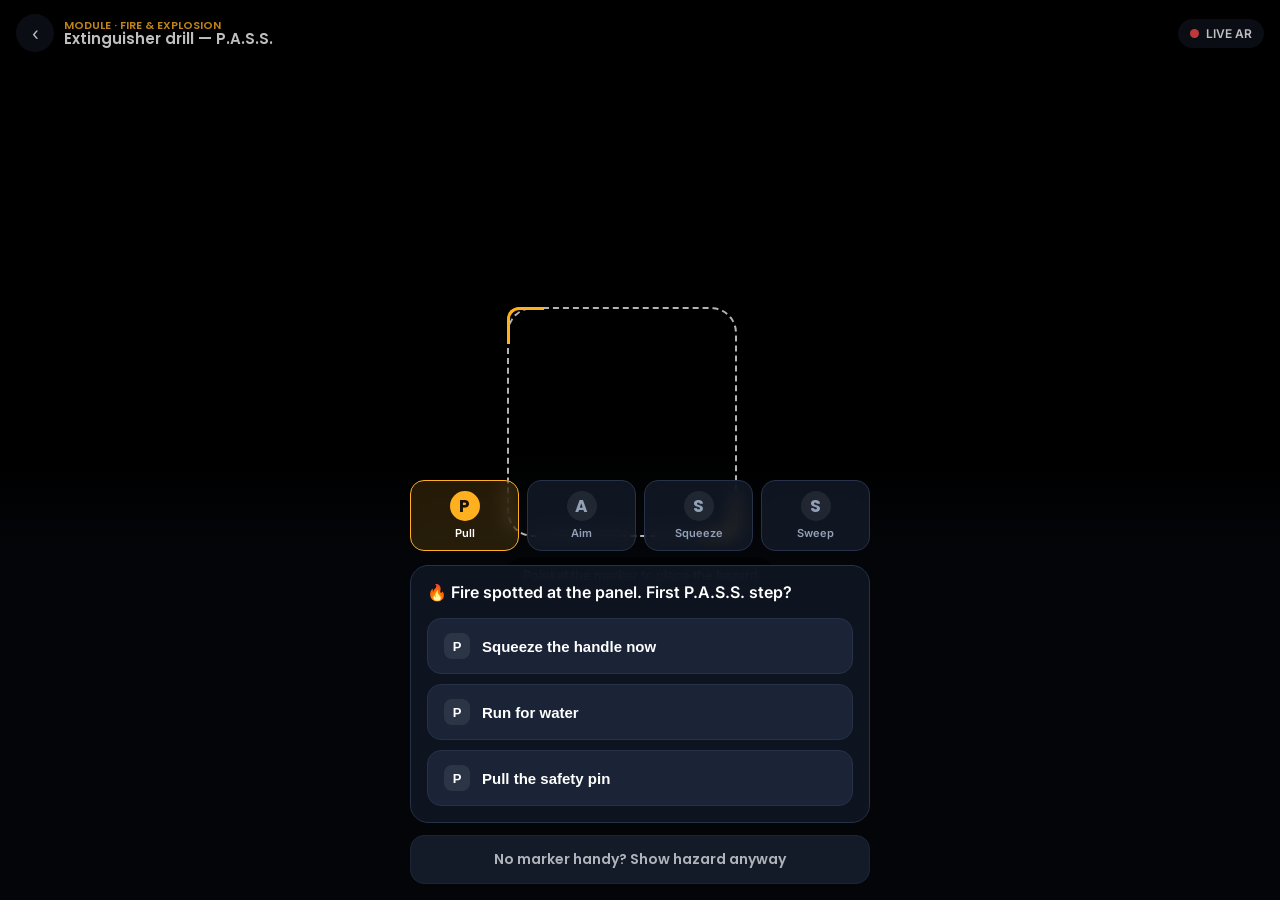
==== demo/webapp/ar.html @ 472f5f8a "Add KhadanAsAR web demo app + QR cert tool + Pages deploy" ====
<!DOCTYPE html>
<html lang="en">
<head>
<meta charset="utf-8" />
<meta name="viewport" content="width=device-width, initial-scale=1, viewport-fit=cover, maximum-scale=1, user-scalable=no" />
<meta name="theme-color" content="#000000" />
<title>KhadanAsAR — AR Fire Drill</title>
<link href="https://fonts.googleapis.com/css2?family=Inter:wght@400;500;600&family=Poppins:wght@600;700&display=swap" rel="stylesheet" />
<link rel="stylesheet" href="assets/app.css" />
<!-- A-Frame must load before AR.js -->
<script src="https://aframe.io/releases/1.5.0/aframe.min.js"></script>
<script src="https://cdn.jsdelivr.net/npm/@ar-js-org/ar.js@3.4.5/aframe/build/aframe-ar.js"></script>
<script src="assets/ar-components.js"></script>
<style>
  html,body{background:#000;height:100%;overflow:hidden}
  a-scene, .a-canvas, video { position:fixed !important; inset:0; width:100vw !important; height:100dvh !important; object-fit:cover; }

  /* ---------- HUD overlay ---------- */
  .hud{position:fixed;inset:0;z-index:10;pointer-events:none;
       font-family:var(--font);color:#fff;
       display:flex;flex-direction:column;justify-content:space-between}
  .hud .top,.hud .bottom{pointer-events:auto}

  .topbar{display:flex;align-items:center;gap:10px;padding:14px 16px;
    background:linear-gradient(180deg,rgba(0,0,0,.6),transparent)}
  .topbar a.back{width:38px;height:38px;border-radius:50%;
    background:rgba(20,26,38,.7);backdrop-filter:blur(8px);
    display:grid;place-items:center;color:#fff;text-decoration:none;font-size:18px}
  .topbar .mod{font-family:var(--font-head);font-weight:600;font-size:15px;line-height:1.1}
  .topbar .mod small{display:block;color:#ffb01f;font-size:11px;font-weight:600}
  .rec{margin-left:auto;display:flex;align-items:center;gap:7px;font-size:12px;
    font-weight:600;background:rgba(20,26,38,.7);padding:7px 12px;border-radius:999px}
  .rec .dot{width:9px;height:9px;border-radius:50%;background:#ff4d4f;
    animation:blink 1s steps(2,end) infinite}
  @keyframes blink{50%{opacity:.2}}

  /* Center reticle / scanning hint */
  .scan{position:absolute;inset:0;display:grid;place-items:center;pointer-events:none}
  .scan .reticle{width:230px;height:230px;border-radius:26px;
    border:2px dashed rgba(255,255,255,.7);position:relative;
    box-shadow:0 0 0 2000px rgba(0,0,0,.25)}
  .scan .reticle::before,.scan .reticle::after{content:"";position:absolute;
    width:34px;height:34px;border:3px solid var(--amber)}
  .scan .reticle::before{top:-2px;left:-2px;border-right:none;border-bottom:none;border-radius:12px 0 0 0}
  .scan .reticle::after{bottom:-2px;right:-2px;border-left:none;border-top:none;border-radius:0 0 12px 0}
  .scan .hint{margin-top:20px;background:rgba(0,0,0,.55);backdrop-filter:blur(6px);
    padding:10px 16px;border-radius:999px;font-size:13px;font-weight:500}
  .scan.hidden{opacity:0;transition:opacity .4s;visibility:hidden}

  /* ---------- Bottom sheet ---------- */
  .bottom{background:linear-gradient(180deg,transparent,rgba(6,9,14,.86) 22%);
    padding:26px 14px calc(16px + env(safe-area-inset-bottom))}
  .sheet-inner{max-width:460px;margin:0 auto}
  .steps{display:flex;gap:8px;margin-bottom:14px}
  .step{flex:1;display:flex;flex-direction:column;align-items:center;gap:5px;
    padding:10px 4px;border-radius:14px;background:rgba(21,28,43,.75);
    border:1px solid var(--border);backdrop-filter:blur(8px);transition:.25s}
  .step b{font-family:var(--font-head);font-size:17px;width:30px;height:30px;
    border-radius:50%;display:grid;place-items:center;
    background:rgba(255,255,255,.08);color:var(--muted)}
  .step span{font-size:11px;color:var(--muted);font-weight:600}
  .step.active{border-color:var(--amber);background:rgba(255,176,31,.14)}
  .step.active b{background:var(--amber);color:#1b1206}
  .step.active span{color:#fff}
  .step.done b{background:var(--green);color:#062a17}
  .step.done span{color:#8ff0bd}

  .prompt{background:rgba(15,21,34,.92);backdrop-filter:blur(12px);
    border:1px solid var(--border);border-radius:18px;padding:16px}
  .q{font-weight:600;font-size:16px;line-height:1.35;margin-bottom:14px}
  .choices{display:flex;flex-direction:column;gap:10px}
  .choice{display:flex;align-items:center;gap:12px;padding:14px 16px;border-radius:14px;
    background:var(--surface-2);border:1px solid var(--border);color:#fff;
    font-size:15px;font-weight:600;text-align:left;cursor:pointer;transition:.15s}
  .choice:active{transform:scale(.985)}
  .choice.correct{background:rgba(36,192,118,.18);border-color:var(--green)}
  .choice.wrong{background:rgba(255,77,79,.16);border-color:var(--red)}
  .choice .k{width:26px;height:26px;border-radius:8px;display:grid;place-items:center;
    background:rgba(255,255,255,.08);font-size:13px}
  .mk{margin-top:12px;font-size:14px;padding:13px}

  /* Feedback flash */
  .flash{position:fixed;inset:0;z-index:20;pointer-events:none;opacity:0}
  .flash.go{animation:flash .5s ease-out}
  .flash.ok{background:radial-gradient(circle at 50% 60%,rgba(36,192,118,.5),transparent 70%)}
  .flash.no{background:radial-gradient(circle at 50% 60%,rgba(255,77,79,.5),transparent 70%)}
  @keyframes flash{0%{opacity:0}30%{opacity:1}100%{opacity:0}}

  /* Marker display view */
  #markerView{position:fixed;inset:0;z-index:40;background:#0b0f17;
    display:none;place-items:center;padding:24px}
  #markerView.show{display:grid}
  .mv-card{max-width:420px;width:100%;text-align:center}
  .mv-card img{width:100%;max-width:340px;background:#fff;border-radius:18px;padding:16px}
  .mv-cap{color:var(--muted);margin:16px 0 20px}

  /* Success overlay */
  .done{position:fixed;inset:0;z-index:30;background:rgba(6,9,14,.72);
    backdrop-filter:blur(10px);display:none;place-items:center;padding:24px}
  .done.show{display:grid;animation:fadeUp .4s both}
  .done-card{max-width:400px;width:100%;text-align:center;
    background:var(--surface);border:1px solid var(--border);border-radius:24px;padding:28px 22px}
  .done-card .btn{margin-top:10px}
  .tick{width:76px;height:76px;border-radius:50%;margin:0 auto 14px;
    display:grid;place-items:center;font-size:38px;color:#062a17;
    background:linear-gradient(135deg,var(--green),#7CFFB2);
    box-shadow:0 12px 34px rgba(36,192,118,.5)}
</style>
</head>
<body>

<a-scene
  vr-mode-ui="enabled: false"
  loading-screen="enabled: false"
  renderer="antialias: true; alpha: true; colorManagement: true; physicallyCorrectLights: true"
  embedded
  arjs="sourceType: webcam; debugUIEnabled: false; detectionMode: mono; trackingMethod: best; maxDetectionRate: 30;">

  <a-entity light="type: ambient; intensity: 0.9"></a-entity>
  <a-entity light="type: directional; intensity: 0.8" position="1 3 2"></a-entity>

  <!-- Marker-anchored content -->
  <a-marker id="marker" preset="hiro" smooth="true" smoothCount="8" smoothTolerance="0.01" smoothThreshold="4">
    <a-entity id="scene-marker" scale="0.55 0.55 0.55">
      <a-entity fire id="fire-m" position="0.7 0 0.2"></a-entity>
      <a-entity extinguisher position="-0.2 0 0"></a-entity>
      <a-entity exit-arrow position="0 1.9 0" scale="1.4 1.4 1.4"></a-entity>
    </a-entity>
  </a-marker>

  <!-- Markerless fallback content (shown via "No marker" toggle) -->
  <a-entity id="scene-free" visible="false" position="0 -0.6 -3.2" scale="0.6 0.6 0.6">
    <a-entity fire id="fire-f" position="0.7 0 0.2"></a-entity>
    <a-entity extinguisher position="-0.2 0 0"></a-entity>
    <a-entity exit-arrow position="0 1.9 0" scale="1.4 1.4 1.4"></a-entity>
  </a-entity>

  <a-entity camera></a-entity>
</a-scene>

<!-- HUD_PLACEHOLDER -->
<div class="hud">
  <div class="top">
    <div class="topbar">
      <a class="back" href="index.html">‹</a>
      <div class="mod"><small>MODULE · FIRE &amp; EXPLOSION</small>Extinguisher drill — P.A.S.S.</div>
      <div class="rec"><span class="dot"></span>LIVE AR</div>
    </div>
  </div>

  <div class="scan" id="scan">
    <div>
      <div class="reticle"></div>
      <div class="hint" id="hint">Point at the marker to place the hazard</div>
    </div>
  </div>

  <div class="bottom" id="sheet">
    <div class="sheet-inner">
      <div class="steps" id="steps">
        <div class="step" data-k="P"><b>P</b><span>Pull</span></div>
        <div class="step" data-k="A"><b>A</b><span>Aim</span></div>
        <div class="step" data-k="S"><b>S</b><span>Squeeze</span></div>
        <div class="step" data-k="S2"><b>S</b><span>Sweep</span></div>
      </div>

      <div class="prompt" id="prompt">
        <div class="q" id="q">Fire spotted. Grab the extinguisher — what’s the first step?</div>
        <div class="choices" id="choices"></div>
      </div>

      <button class="btn secondary mk" onclick="toggleFree()" id="freeBtn">
        No marker handy? Show hazard anyway
      </button>
    </div>
  </div>
</div>

<!-- Marker display view (open with ?marker=1) to show the Hiro marker on a 2nd screen -->
<div id="markerView">
  <div class="mv-card">
    <img src="https://raw.githubusercontent.com/AR-js-org/AR.js/master/data/images/hiro.png"
         onerror="this.onerror=null;this.src='https://cdn.jsdelivr.net/gh/AR-js-org/AR.js@master/data/images/hiro.png'"
         alt="Hiro marker" />
    <div class="mv-cap">Point the phone camera at this marker</div>
    <a class="btn" href="ar.html">‹ Back to camera</a>
  </div>
</div>

<div class="flash" id="flash"></div>

<!-- Success overlay -->
<div class="done" id="done">
  <div class="done-card">
    <div class="tick">✓</div>
    <h2>Fire extinguished — correctly</h2>
    <p id="doneMsg">You followed P.A.S.S. in the right order. Response time and hesitation were recorded.</p>
    <a class="btn" href="score.html">See competency score →</a>
    <button class="btn secondary" onclick="restart()">Run the drill again</button>
  </div>
</div>
<!-- HUD_PLACEHOLDER -->

<script>
const STEPS = [
  { k:'P', label:'Pull',
    q:'🔥 Fire spotted at the panel. First P.A.S.S. step?',
    say:'आग लगी है। पहला कदम — पिन खींचो।',
    choices:[
      {t:'Pull the safety pin', ok:true},
      {t:'Run for water', ok:false},
      {t:'Squeeze the handle now', ok:false}
    ]},
  { k:'A', label:'Aim',
    q:'Pin pulled. Where do you aim the nozzle?',
    say:'नोज़ल को आग की जड़ पर सीधा करो।',
    choices:[
      {t:'Aim at the base of the fire', ok:true},
      {t:'Aim at the top flames', ok:false},
      {t:'Aim at the smoke', ok:false}
    ]},
  { k:'S', label:'Squeeze',
    q:'Nozzle aimed low. Now?',
    say:'हैंडल को दबाओ।',
    choices:[
      {t:'Squeeze the handle', ok:true},
      {t:'Shake the cylinder', ok:false}
    ]},
  { k:'S2', label:'Sweep',
    q:'Agent discharging. Final step?',
    say:'नोज़ल को अगल-बगल घुमाओ — स्वीप करो।',
    choices:[
      {t:'Sweep side to side across the base', ok:true},
      {t:'Hold steady on one spot', ok:false}
    ]}
];

let idx = 0, wrongs = 0, tStart = Date.now();
const $ = s => document.querySelector(s);
const stepsEl = document.querySelectorAll('.step');

function speak(txt){
  try{
    const u = new SpeechSynthesisUtterance(txt);
    const hi = speechSynthesis.getVoices().find(v=>/hi[-_]?IN|Hindi/i.test(v.lang+v.name));
    if(hi) u.voice = hi; u.lang = hi? hi.lang : 'hi-IN';
    u.rate = .98; speechSynthesis.cancel(); speechSynthesis.speak(u);
  }catch(e){}
}

function render(){
  stepsEl.forEach((s,i)=>{ s.classList.toggle('active', i===idx);
    s.classList.toggle('done', i<idx); });
  const step = STEPS[idx];
  $('#q').textContent = step.q;
  const box = $('#choices'); box.innerHTML='';
  // shuffle choices so the correct one isn't always first
  step.choices.map(c=>c).sort(()=>Math.random()-.5).forEach(c=>{
    const b = document.createElement('button');
    b.className='choice';
    b.innerHTML = `<span class="k">${step.k.replace('2','')}</span>${c.t}`;
    b.onclick = ()=>pick(b, c);
    box.appendChild(b);
  });
  speak(step.say);
}

function flash(type){
  const f=$('#flash'); f.className='flash go '+type;
  setTimeout(()=>f.className='flash', 500);
}

function pick(btn, c){
  if(c.ok){
    btn.classList.add('correct'); flash('ok');
    if(navigator.vibrate) navigator.vibrate(30);
    idx++;
    if(idx>=STEPS.length){ setTimeout(finish, 450); }
    else setTimeout(render, 520);
  }else{
    btn.classList.add('wrong'); flash('no'); wrongs++;
    if(navigator.vibrate) navigator.vibrate([40,60,40]);
    speak('रुको — यह सही नहीं है। दोबारा सोचो।');
    setTimeout(()=>btn.classList.remove('wrong'), 700);
  }
}

function finish(){
  ['#fire-m','#fire-f'].forEach(sel=>{
    const el=$(sel); if(el && el.components && el.components.fire) el.components.fire.extinguish();
  });
  const secs = Math.max(6, Math.round((Date.now()-tStart)/1000));
  $('#doneMsg').textContent =
    `Completed in ${secs}s with ${wrongs} wrong attempt${wrongs===1?'':'s'}. ` +
    `We log the order, timing and hesitation — not just the final answer.`;
  $('#done').classList.add('show');
  speak('शाबाश! आग सही तरीके से बुझा दी।');
}

function restart(){ idx=0; wrongs=0; tStart=Date.now();
  ['#fire-m','#fire-f'].forEach(sel=>{const el=$(sel); if(el){el.setAttribute('visible',true);
    el.innerHTML=''; el.removeAttribute('fire'); el.setAttribute('fire','');}});
  $('#done').classList.remove('show'); render();
}

let freeOn=false;
function toggleFree(){
  freeOn=!freeOn;
  $('#scene-free').setAttribute('visible', freeOn);
  $('#scan').classList.toggle('hidden', freeOn);
  $('#freeBtn').textContent = freeOn ? 'Hazard shown ✓ — hide' : 'No marker handy? Show hazard anyway';
}

// Marker tracking → hide the scan hint when the marker is in view
window.addEventListener('load', ()=>{
  const m = document.getElementById('marker');
  if(m){
    m.addEventListener('markerFound', ()=>$('#scan').classList.add('hidden'));
    m.addEventListener('markerLost',  ()=>{ if(!freeOn) $('#scan').classList.remove('hidden'); });
  }
  // warm up voices
  speechSynthesis.getVoices();
  render();
  // ?marker=1 → show the printable marker
  if(new URLSearchParams(location.search).get('marker')==='1')
    document.getElementById('markerView').classList.add('show');
});
</script>

</body>
</html>
---- demo/webapp/assets/app.css ----
/* KhadanAsAR — shared design system for the demo web app.
   Mobile-first. Recorded on a real phone, so no fake device frame. */

:root {
  --bg: #0b0f17;
  --bg-2: #0f1522;
  --surface: #151c2b;
  --surface-2: #1b2436;
  --border: #273147;
  --text: #eaf0f8;
  --muted: #93a1b8;

  --orange: #ff6b1a;   /* safety / brand */
  --orange-2: #ff8a3d;
  --amber: #ffb01f;
  --green: #24c076;    /* pass / verified */
  --red: #ff4d4f;      /* hazard / fail */
  --blue: #4c8dff;

  --r-lg: 22px;
  --r-md: 14px;
  --r-sm: 10px;
  --shadow: 0 18px 50px rgba(0,0,0,.45);
  --font: "Inter", -apple-system, BlinkMacSystemFont, "Segoe UI", Roboto, sans-serif;
  --font-head: "Poppins", var(--font);
}

* { box-sizing: border-box; -webkit-tap-highlight-color: transparent; }

html, body {
  margin: 0;
  padding: 0;
  background: var(--bg);
  color: var(--text);
  font-family: var(--font);
  -webkit-font-smoothing: antialiased;
  overscroll-behavior: none;
}

body {
  min-height: 100dvh;
  padding: env(safe-area-inset-top) env(safe-area-inset-right)
           env(safe-area-inset-bottom) env(safe-area-inset-left);
}

.app {
  max-width: 460px;
  margin: 0 auto;
  min-height: 100dvh;
  display: flex;
  flex-direction: column;
  position: relative;
  background:
    radial-gradient(1200px 480px at 50% -10%, rgba(255,107,26,.16), transparent 60%),
    linear-gradient(180deg, var(--bg-2), var(--bg));
}

.pad { padding: 20px; }
.grow { flex: 1; }
.center { display: flex; align-items: center; justify-content: center; }
.col { display: flex; flex-direction: column; }
.gap-8 { gap: 8px; } .gap-12 { gap: 12px; } .gap-16 { gap: 16px; }

h1, h2, h3 { font-family: var(--font-head); font-weight: 600; letter-spacing: -.01em; margin: 0; }
h1 { font-size: 26px; line-height: 1.15; }
h2 { font-size: 20px; }
p  { color: var(--muted); line-height: 1.5; margin: 8px 0 0; }
.small { font-size: 13px; }
.mono { font-family: ui-monospace, "SF Mono", Menlo, monospace; }

/* Top bar */
.bar {
  display: flex; align-items: center; gap: 10px;
  padding: 16px 20px;
  position: sticky; top: 0; z-index: 5;
  background: linear-gradient(180deg, rgba(11,15,23,.92), rgba(11,15,23,.55));
  backdrop-filter: blur(10px);
}
.bar .back {
  width: 38px; height: 38px; border-radius: 12px;
  border: 1px solid var(--border); background: var(--surface);
  color: var(--text); font-size: 18px; text-decoration: none;
  display: grid; place-items: center;
}
.bar .title { font-family: var(--font-head); font-weight: 600; font-size: 16px; }
.bar .spacer { flex: 1; }

/* Brand mark */
.brand { display: flex; align-items: center; gap: 10px; }
.brand .logo {
  width: 40px; height: 40px; border-radius: 12px;
  background: linear-gradient(135deg, var(--orange), var(--amber));
  display: grid; place-items: center; font-size: 22px;
  box-shadow: 0 8px 24px rgba(255,107,26,.4);
}
.brand .name { font-family: var(--font-head); font-weight: 700; font-size: 18px; }
.brand .name span { color: var(--orange-2); }

/* Cards */
.card {
  background: var(--surface);
  border: 1px solid var(--border);
  border-radius: var(--r-md);
  padding: 16px;
}
.card + .card { margin-top: 12px; }

/* Buttons */
.btn {
  display: flex; align-items: center; justify-content: center; gap: 10px;
  width: 100%; padding: 16px 18px;
  border: none; border-radius: var(--r-md);
  font-family: var(--font-head); font-weight: 600; font-size: 16px;
  color: #1b1206; cursor: pointer; text-decoration: none;
  background: linear-gradient(135deg, var(--orange), var(--orange-2));
  box-shadow: 0 12px 30px rgba(255,107,26,.35);
}
.btn.secondary {
  background: var(--surface-2); color: var(--text);
  border: 1px solid var(--border); box-shadow: none;
}
.btn:active { transform: translateY(1px); }

.chip {
  display: inline-flex; align-items: center; gap: 6px;
  padding: 6px 12px; border-radius: 999px; font-size: 12px; font-weight: 600;
  background: var(--surface-2); border: 1px solid var(--border); color: var(--muted);
}
.chip.green { color: var(--green); border-color: rgba(36,192,118,.4); background: rgba(36,192,118,.1); }
.chip.red   { color: var(--red);   border-color: rgba(255,77,79,.4);  background: rgba(255,77,79,.1); }
.chip.amber { color: var(--amber); border-color: rgba(255,176,31,.4); background: rgba(255,176,31,.1); }

@keyframes fadeUp { from { opacity: 0; transform: translateY(12px); } to { opacity: 1; transform: none; } }
.fade { animation: fadeUp .5s both; }
.d1 { animation-delay: .05s; } .d2 { animation-delay: .12s; }
.d3 { animation-delay: .2s; } .d4 { animation-delay: .3s; }
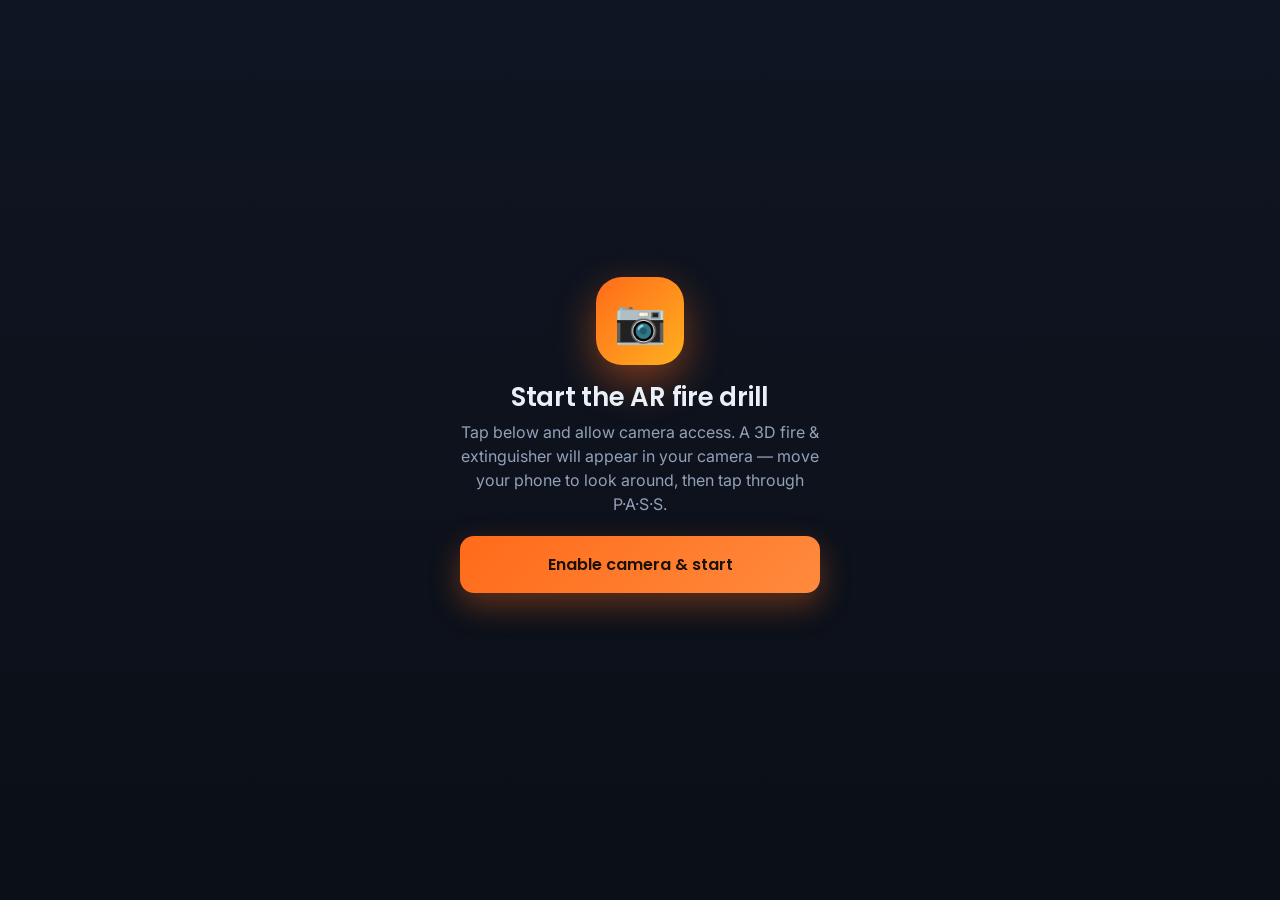
==== commit 26409f91: "Fix camera startup + reposition AR hazard overlay" ====
--- a/demo/webapp/ar.html
+++ b/demo/webapp/ar.html
@@ -7,135 +7,102 @@
 <title>KhadanAsAR — AR Fire Drill</title>
 <link href="https://fonts.googleapis.com/css2?family=Inter:wght@400;500;600&family=Poppins:wght@600;700&display=swap" rel="stylesheet" />
 <link rel="stylesheet" href="assets/app.css" />
-<!-- A-Frame must load before AR.js -->
+<!-- A-Frame only (no AR.js): we composite 3D over a live getUserMedia camera feed.
+     This is far more reliable than marker tracking and needs no printed marker. -->
 <script src="https://aframe.io/releases/1.5.0/aframe.min.js"></script>
-<script src="https://cdn.jsdelivr.net/npm/@ar-js-org/ar.js@3.4.5/aframe/build/aframe-ar.js"></script>
 <script src="assets/ar-components.js"></script>
 <style>
   html,body{background:#000;height:100%;overflow:hidden}
-  a-scene, .a-canvas, video { position:fixed !important; inset:0; width:100vw !important; height:100dvh !important; object-fit:cover; }
-
-  /* ---------- HUD overlay ---------- */
-  .hud{position:fixed;inset:0;z-index:10;pointer-events:none;
-       font-family:var(--font);color:#fff;
-       display:flex;flex-direction:column;justify-content:space-between}
+  /* live camera feed sits behind everything */
+  #cam{position:fixed;inset:0;width:100vw;height:100dvh;object-fit:cover;z-index:0;background:#000}
+  /* transparent A-Frame canvas on top of the camera */
+  a-scene,.a-canvas{position:fixed !important;inset:0;width:100vw !important;height:100dvh !important;
+    z-index:1;background:transparent !important}
+  .a-enter-vr,.a-enter-ar,.a-orientation-modal{display:none !important}
+
+  /* ---------- HUD ---------- */
+  .hud{position:fixed;inset:0;z-index:10;pointer-events:none;color:#fff;
+    font-family:var(--font);display:flex;flex-direction:column;justify-content:space-between}
   .hud .top,.hud .bottom{pointer-events:auto}
-
   .topbar{display:flex;align-items:center;gap:10px;padding:14px 16px;
     background:linear-gradient(180deg,rgba(0,0,0,.6),transparent)}
-  .topbar a.back{width:38px;height:38px;border-radius:50%;
-    background:rgba(20,26,38,.7);backdrop-filter:blur(8px);
-    display:grid;place-items:center;color:#fff;text-decoration:none;font-size:18px}
+  .topbar a.back{width:38px;height:38px;border-radius:50%;background:rgba(20,26,38,.7);
+    backdrop-filter:blur(8px);display:grid;place-items:center;color:#fff;text-decoration:none;font-size:18px}
   .topbar .mod{font-family:var(--font-head);font-weight:600;font-size:15px;line-height:1.1}
   .topbar .mod small{display:block;color:#ffb01f;font-size:11px;font-weight:600}
-  .rec{margin-left:auto;display:flex;align-items:center;gap:7px;font-size:12px;
-    font-weight:600;background:rgba(20,26,38,.7);padding:7px 12px;border-radius:999px}
-  .rec .dot{width:9px;height:9px;border-radius:50%;background:#ff4d4f;
-    animation:blink 1s steps(2,end) infinite}
+  .rec{margin-left:auto;display:flex;align-items:center;gap:7px;font-size:12px;font-weight:600;
+    background:rgba(20,26,38,.7);padding:7px 12px;border-radius:999px}
+  .rec .dot{width:9px;height:9px;border-radius:50%;background:#ff4d4f;animation:blink 1s steps(2,end) infinite}
   @keyframes blink{50%{opacity:.2}}
 
-  /* Center reticle / scanning hint */
-  .scan{position:absolute;inset:0;display:grid;place-items:center;pointer-events:none}
-  .scan .reticle{width:230px;height:230px;border-radius:26px;
-    border:2px dashed rgba(255,255,255,.7);position:relative;
-    box-shadow:0 0 0 2000px rgba(0,0,0,.25)}
-  .scan .reticle::before,.scan .reticle::after{content:"";position:absolute;
-    width:34px;height:34px;border:3px solid var(--amber)}
-  .scan .reticle::before{top:-2px;left:-2px;border-right:none;border-bottom:none;border-radius:12px 0 0 0}
-  .scan .reticle::after{bottom:-2px;right:-2px;border-left:none;border-top:none;border-radius:0 0 12px 0}
-  .scan .hint{margin-top:20px;background:rgba(0,0,0,.55);backdrop-filter:blur(6px);
-    padding:10px 16px;border-radius:999px;font-size:13px;font-weight:500}
-  .scan.hidden{opacity:0;transition:opacity .4s;visibility:hidden}
-
-  /* ---------- Bottom sheet ---------- */
   .bottom{background:linear-gradient(180deg,transparent,rgba(6,9,14,.86) 22%);
     padding:26px 14px calc(16px + env(safe-area-inset-bottom))}
   .sheet-inner{max-width:460px;margin:0 auto}
   .steps{display:flex;gap:8px;margin-bottom:14px}
-  .step{flex:1;display:flex;flex-direction:column;align-items:center;gap:5px;
-    padding:10px 4px;border-radius:14px;background:rgba(21,28,43,.75);
-    border:1px solid var(--border);backdrop-filter:blur(8px);transition:.25s}
-  .step b{font-family:var(--font-head);font-size:17px;width:30px;height:30px;
-    border-radius:50%;display:grid;place-items:center;
-    background:rgba(255,255,255,.08);color:var(--muted)}
+  .step{flex:1;display:flex;flex-direction:column;align-items:center;gap:5px;padding:10px 4px;
+    border-radius:14px;background:rgba(21,28,43,.75);border:1px solid var(--border);backdrop-filter:blur(8px);transition:.25s}
+  .step b{font-family:var(--font-head);font-size:17px;width:30px;height:30px;border-radius:50%;
+    display:grid;place-items:center;background:rgba(255,255,255,.08);color:var(--muted)}
   .step span{font-size:11px;color:var(--muted);font-weight:600}
   .step.active{border-color:var(--amber);background:rgba(255,176,31,.14)}
-  .step.active b{background:var(--amber);color:#1b1206}
-  .step.active span{color:#fff}
-  .step.done b{background:var(--green);color:#062a17}
-  .step.done span{color:#8ff0bd}
-
-  .prompt{background:rgba(15,21,34,.92);backdrop-filter:blur(12px);
-    border:1px solid var(--border);border-radius:18px;padding:16px}
+  .step.active b{background:var(--amber);color:#1b1206}.step.active span{color:#fff}
+  .step.done b{background:var(--green);color:#062a17}.step.done span{color:#8ff0bd}
+  .prompt{background:rgba(15,21,34,.92);backdrop-filter:blur(12px);border:1px solid var(--border);border-radius:18px;padding:16px}
   .q{font-weight:600;font-size:16px;line-height:1.35;margin-bottom:14px}
   .choices{display:flex;flex-direction:column;gap:10px}
-  .choice{display:flex;align-items:center;gap:12px;padding:14px 16px;border-radius:14px;
-    background:var(--surface-2);border:1px solid var(--border);color:#fff;
-    font-size:15px;font-weight:600;text-align:left;cursor:pointer;transition:.15s}
+  .choice{display:flex;align-items:center;gap:12px;padding:14px 16px;border-radius:14px;background:var(--surface-2);
+    border:1px solid var(--border);color:#fff;font-size:15px;font-weight:600;text-align:left;cursor:pointer;transition:.15s}
   .choice:active{transform:scale(.985)}
   .choice.correct{background:rgba(36,192,118,.18);border-color:var(--green)}
   .choice.wrong{background:rgba(255,77,79,.16);border-color:var(--red)}
-  .choice .k{width:26px;height:26px;border-radius:8px;display:grid;place-items:center;
-    background:rgba(255,255,255,.08);font-size:13px}
-  .mk{margin-top:12px;font-size:14px;padding:13px}
-
-  /* Feedback flash */
+  .choice .k{width:26px;height:26px;border-radius:8px;display:grid;place-items:center;background:rgba(255,255,255,.08);font-size:13px}
+
   .flash{position:fixed;inset:0;z-index:20;pointer-events:none;opacity:0}
   .flash.go{animation:flash .5s ease-out}
   .flash.ok{background:radial-gradient(circle at 50% 60%,rgba(36,192,118,.5),transparent 70%)}
   .flash.no{background:radial-gradient(circle at 50% 60%,rgba(255,77,79,.5),transparent 70%)}
   @keyframes flash{0%{opacity:0}30%{opacity:1}100%{opacity:0}}
 
-  /* Marker display view */
-  #markerView{position:fixed;inset:0;z-index:40;background:#0b0f17;
-    display:none;place-items:center;padding:24px}
-  #markerView.show{display:grid}
-  .mv-card{max-width:420px;width:100%;text-align:center}
-  .mv-card img{width:100%;max-width:340px;background:#fff;border-radius:18px;padding:16px}
-  .mv-cap{color:var(--muted);margin:16px 0 20px}
-
-  /* Success overlay */
-  .done{position:fixed;inset:0;z-index:30;background:rgba(6,9,14,.72);
-    backdrop-filter:blur(10px);display:none;place-items:center;padding:24px}
+  /* tap-to-start (camera needs a user gesture, esp. on iOS) */
+  .start{position:fixed;inset:0;z-index:25;background:linear-gradient(180deg,#0f1522,#0b0f17);
+    display:grid;place-items:center;padding:26px;text-align:center}
+  .start.hide{display:none}
+  .start .inner{max-width:360px}
+  .start .cam-ic{width:88px;height:88px;border-radius:26px;margin:0 auto 18px;display:grid;place-items:center;font-size:42px;
+    background:linear-gradient(135deg,var(--orange),var(--amber));box-shadow:0 16px 40px rgba(255,107,26,.45)}
+  .start .err{color:#ff8f90;font-size:13px;margin-top:14px;min-height:16px}
+
+  .done{position:fixed;inset:0;z-index:30;background:rgba(6,9,14,.72);backdrop-filter:blur(10px);display:none;place-items:center;padding:24px}
   .done.show{display:grid;animation:fadeUp .4s both}
-  .done-card{max-width:400px;width:100%;text-align:center;
-    background:var(--surface);border:1px solid var(--border);border-radius:24px;padding:28px 22px}
+  .done-card{max-width:400px;width:100%;text-align:center;background:var(--surface);border:1px solid var(--border);border-radius:24px;padding:28px 22px}
   .done-card .btn{margin-top:10px}
-  .tick{width:76px;height:76px;border-radius:50%;margin:0 auto 14px;
-    display:grid;place-items:center;font-size:38px;color:#062a17;
-    background:linear-gradient(135deg,var(--green),#7CFFB2);
-    box-shadow:0 12px 34px rgba(36,192,118,.5)}
+  .tick{width:76px;height:76px;border-radius:50%;margin:0 auto 14px;display:grid;place-items:center;font-size:38px;color:#062a17;
+    background:linear-gradient(135deg,var(--green),#7CFFB2);box-shadow:0 12px 34px rgba(36,192,118,.5)}
 </style>
 </head>
 <body>
 
-<a-scene
-  vr-mode-ui="enabled: false"
+<video id="cam" autoplay muted playsinline></video>
+
+<a-scene id="scene" embedded vr-mode-ui="enabled: false" device-orientation-permission-ui="enabled: false"
   loading-screen="enabled: false"
-  renderer="antialias: true; alpha: true; colorManagement: true; physicallyCorrectLights: true"
-  embedded
-  arjs="sourceType: webcam; debugUIEnabled: false; detectionMode: mono; trackingMethod: best; maxDetectionRate: 30;">
-
-  <a-entity light="type: ambient; intensity: 0.9"></a-entity>
-  <a-entity light="type: directional; intensity: 0.8" position="1 3 2"></a-entity>
-
-  <!-- Marker-anchored content -->
-  <a-marker id="marker" preset="hiro" smooth="true" smoothCount="8" smoothTolerance="0.01" smoothThreshold="4">
-    <a-entity id="scene-marker" scale="0.55 0.55 0.55">
-      <a-entity fire id="fire-m" position="0.7 0 0.2"></a-entity>
-      <a-entity extinguisher position="-0.2 0 0"></a-entity>
-      <a-entity exit-arrow position="0 1.9 0" scale="1.4 1.4 1.4"></a-entity>
-    </a-entity>
-  </a-marker>
-
-  <!-- Markerless fallback content (shown via "No marker" toggle) -->
-  <a-entity id="scene-free" visible="false" position="0 -0.6 -3.2" scale="0.6 0.6 0.6">
-    <a-entity fire id="fire-f" position="0.7 0 0.2"></a-entity>
+  renderer="alpha: true; antialias: true; colorManagement: true; physicallyCorrectLights: true">
+
+  <a-entity light="type: ambient; intensity: 1.0"></a-entity>
+  <a-entity light="type: directional; intensity: 0.7" position="1 3 2"></a-entity>
+
+  <!-- The hazard, always visible ~3m in front of the camera -->
+  <a-entity id="hazard" position="0 -0.15 -3.1" scale="0.82 0.82 0.82">
+    <a-entity fire id="fire" position="0.75 0 0.15"></a-entity>
     <a-entity extinguisher position="-0.2 0 0"></a-entity>
-    <a-entity exit-arrow position="0 1.9 0" scale="1.4 1.4 1.4"></a-entity>
+    <a-entity exit-arrow position="0.95 1.55 0" scale="1.15 1.15 1.15"></a-entity>
+    <a-text value="FIRE HAZARD" align="center" position="-0.1 2.35 0" width="3.4" color="#ff8a3d"></a-text>
   </a-entity>
 
-  <a-entity camera></a-entity>
+  <!-- Camera with magic-window (device orientation) so the hazard feels anchored -->
+  <a-entity id="rig" position="0 0 0">
+    <a-entity camera look-controls="magicWindowTrackingEnabled: true; touchEnabled: false; mouseEnabled: true"></a-entity>
+  </a-entity>
 </a-scene>
 
 <!-- HUD_PLACEHOLDER -->
@@ -147,15 +114,7 @@
       <div class="rec"><span class="dot"></span>LIVE AR</div>
     </div>
   </div>
-
-  <div class="scan" id="scan">
-    <div>
-      <div class="reticle"></div>
-      <div class="hint" id="hint">Point at the marker to place the hazard</div>
-    </div>
-  </div>
-
-  <div class="bottom" id="sheet">
+  <div class="bottom">
     <div class="sheet-inner">
       <div class="steps" id="steps">
         <div class="step" data-k="P"><b>P</b><span>Pull</span></div>
@@ -163,31 +122,26 @@
         <div class="step" data-k="S"><b>S</b><span>Squeeze</span></div>
         <div class="step" data-k="S2"><b>S</b><span>Sweep</span></div>
       </div>
-
-      <div class="prompt" id="prompt">
+      <div class="prompt">
         <div class="q" id="q">Fire spotted. Grab the extinguisher — what’s the first step?</div>
         <div class="choices" id="choices"></div>
       </div>
-
-      <button class="btn secondary mk" onclick="toggleFree()" id="freeBtn">
-        No marker handy? Show hazard anyway
-      </button>
     </div>
   </div>
 </div>
 
-<!-- Marker display view (open with ?marker=1) to show the Hiro marker on a 2nd screen -->
-<div id="markerView">
-  <div class="mv-card">
-    <img src="https://raw.githubusercontent.com/AR-js-org/AR.js/master/data/images/hiro.png"
-         onerror="this.onerror=null;this.src='https://cdn.jsdelivr.net/gh/AR-js-org/AR.js@master/data/images/hiro.png'"
-         alt="Hiro marker" />
-    <div class="mv-cap">Point the phone camera at this marker</div>
-    <a class="btn" href="ar.html">‹ Back to camera</a>
+<div class="flash" id="flash"></div>
+
+<!-- Tap to start (camera requires a user gesture) -->
+<div class="start" id="start">
+  <div class="inner">
+    <div class="cam-ic">📷</div>
+    <h1>Start the AR fire drill</h1>
+    <p>Tap below and allow camera access. A 3D fire &amp; extinguisher will appear in your camera — move your phone to look around, then tap through P·A·S·S.</p>
+    <button class="btn" style="margin-top:20px" id="startBtn">Enable camera &amp; start</button>
+    <div class="err" id="err"></div>
   </div>
 </div>
-
-<div class="flash" id="flash"></div>
 
 <!-- Success overlay -->
 <div class="done" id="done">
@@ -199,132 +153,103 @@
     <button class="btn secondary" onclick="restart()">Run the drill again</button>
   </div>
 </div>
-<!-- HUD_PLACEHOLDER -->
 
 <script>
 const STEPS = [
-  { k:'P', label:'Pull',
-    q:'🔥 Fire spotted at the panel. First P.A.S.S. step?',
+  { k:'P', q:'🔥 Fire spotted at the panel. First P.A.S.S. step?',
     say:'आग लगी है। पहला कदम — पिन खींचो।',
-    choices:[
-      {t:'Pull the safety pin', ok:true},
-      {t:'Run for water', ok:false},
-      {t:'Squeeze the handle now', ok:false}
-    ]},
-  { k:'A', label:'Aim',
-    q:'Pin pulled. Where do you aim the nozzle?',
+    choices:[{t:'Pull the safety pin',ok:true},{t:'Run for water',ok:false},{t:'Squeeze the handle now',ok:false}]},
+  { k:'A', q:'Pin pulled. Where do you aim the nozzle?',
     say:'नोज़ल को आग की जड़ पर सीधा करो।',
-    choices:[
-      {t:'Aim at the base of the fire', ok:true},
-      {t:'Aim at the top flames', ok:false},
-      {t:'Aim at the smoke', ok:false}
-    ]},
-  { k:'S', label:'Squeeze',
-    q:'Nozzle aimed low. Now?',
-    say:'हैंडल को दबाओ।',
-    choices:[
-      {t:'Squeeze the handle', ok:true},
-      {t:'Shake the cylinder', ok:false}
-    ]},
-  { k:'S2', label:'Sweep',
-    q:'Agent discharging. Final step?',
-    say:'नोज़ल को अगल-बगल घुमाओ — स्वीप करो।',
-    choices:[
-      {t:'Sweep side to side across the base', ok:true},
-      {t:'Hold steady on one spot', ok:false}
-    ]}
+    choices:[{t:'Aim at the base of the fire',ok:true},{t:'Aim at the top flames',ok:false},{t:'Aim at the smoke',ok:false}]},
+  { k:'S', q:'Nozzle aimed low. Now?', say:'हैंडल को दबाओ।',
+    choices:[{t:'Squeeze the handle',ok:true},{t:'Shake the cylinder',ok:false}]},
+  { k:'S2', q:'Agent discharging. Final step?', say:'नोज़ल को अगल-बगल घुमाओ — स्वीप करो।',
+    choices:[{t:'Sweep side to side across the base',ok:true},{t:'Hold steady on one spot',ok:false}]}
 ];
-
-let idx = 0, wrongs = 0, tStart = Date.now();
-const $ = s => document.querySelector(s);
-const stepsEl = document.querySelectorAll('.step');
-
-function speak(txt){
-  try{
-    const u = new SpeechSynthesisUtterance(txt);
-    const hi = speechSynthesis.getVoices().find(v=>/hi[-_]?IN|Hindi/i.test(v.lang+v.name));
-    if(hi) u.voice = hi; u.lang = hi? hi.lang : 'hi-IN';
-    u.rate = .98; speechSynthesis.cancel(); speechSynthesis.speak(u);
-  }catch(e){}
-}
+let idx=0, wrongs=0, tStart=Date.now();
+const $=s=>document.querySelector(s);
+const stepsEl=document.querySelectorAll('.step');
+
+function speak(t){try{const u=new SpeechSynthesisUtterance(t);
+  const hi=speechSynthesis.getVoices().find(v=>/hi[-_]?IN|Hindi/i.test(v.lang+v.name));
+  if(hi)u.voice=hi;u.lang=hi?hi.lang:'hi-IN';u.rate=.98;speechSynthesis.cancel();speechSynthesis.speak(u);}catch(e){}}
 
 function render(){
-  stepsEl.forEach((s,i)=>{ s.classList.toggle('active', i===idx);
-    s.classList.toggle('done', i<idx); });
-  const step = STEPS[idx];
-  $('#q').textContent = step.q;
-  const box = $('#choices'); box.innerHTML='';
-  // shuffle choices so the correct one isn't always first
+  stepsEl.forEach((s,i)=>{s.classList.toggle('active',i===idx);s.classList.toggle('done',i<idx);});
+  const step=STEPS[idx]; $('#q').textContent=step.q;
+  const box=$('#choices'); box.innerHTML='';
   step.choices.map(c=>c).sort(()=>Math.random()-.5).forEach(c=>{
-    const b = document.createElement('button');
-    b.className='choice';
-    b.innerHTML = `<span class="k">${step.k.replace('2','')}</span>${c.t}`;
-    b.onclick = ()=>pick(b, c);
-    box.appendChild(b);
+    const b=document.createElement('button'); b.className='choice';
+    b.innerHTML=`<span class="k">${step.k.replace('2','')}</span>${c.t}`;
+    b.onclick=()=>pick(b,c); box.appendChild(b);
   });
   speak(step.say);
 }
-
-function flash(type){
-  const f=$('#flash'); f.className='flash go '+type;
-  setTimeout(()=>f.className='flash', 500);
-}
-
-function pick(btn, c){
-  if(c.ok){
-    btn.classList.add('correct'); flash('ok');
-    if(navigator.vibrate) navigator.vibrate(30);
-    idx++;
-    if(idx>=STEPS.length){ setTimeout(finish, 450); }
-    else setTimeout(render, 520);
-  }else{
-    btn.classList.add('wrong'); flash('no'); wrongs++;
-    if(navigator.vibrate) navigator.vibrate([40,60,40]);
-    speak('रुको — यह सही नहीं है। दोबारा सोचो।');
-    setTimeout(()=>btn.classList.remove('wrong'), 700);
+function flash(t){const f=$('#flash');f.className='flash go '+t;setTimeout(()=>f.className='flash',500);}
+function pick(btn,c){
+  if(c.ok){btn.classList.add('correct');flash('ok');if(navigator.vibrate)navigator.vibrate(30);
+    idx++; if(idx>=STEPS.length)setTimeout(finish,450); else setTimeout(render,520);}
+  else{btn.classList.add('wrong');flash('no');wrongs++;if(navigator.vibrate)navigator.vibrate([40,60,40]);
+    speak('रुको — यह सही नहीं है। दोबारा सोचो।'); setTimeout(()=>btn.classList.remove('wrong'),700);}
+}
+function finish(){
+  const el=$('#fire'); if(el&&el.components&&el.components.fire)el.components.fire.extinguish();
+  const secs=Math.max(6,Math.round((Date.now()-tStart)/1000));
+  $('#doneMsg').textContent=`Completed in ${secs}s with ${wrongs} wrong attempt${wrongs===1?'':'s'}. `+
+    `We log the order, timing and hesitation — not just the final answer.`;
+  $('#done').classList.add('show'); speak('शाबाश! आग सही तरीके से बुझा दी।');
+}
+function restart(){idx=0;wrongs=0;tStart=Date.now();
+  const el=$('#fire'); if(el){el.setAttribute('visible',true);el.innerHTML='';el.removeAttribute('fire');el.setAttribute('fire','');}
+  $('#done').classList.remove('show'); render();}
+
+// ---- Camera ----
+async function getStream(){
+  // Prefer the rear camera; fall back to any camera, then to default constraints.
+  const tries=[
+    {video:{facingMode:{exact:'environment'}},audio:false},
+    {video:{facingMode:{ideal:'environment'}},audio:false},
+    {video:true,audio:false}
+  ];
+  let lastErr;
+  for(const c of tries){
+    try{ return await navigator.mediaDevices.getUserMedia(c); }
+    catch(e){ lastErr=e; }
   }
-}
-
-function finish(){
-  ['#fire-m','#fire-f'].forEach(sel=>{
-    const el=$(sel); if(el && el.components && el.components.fire) el.components.fire.extinguish();
-  });
-  const secs = Math.max(6, Math.round((Date.now()-tStart)/1000));
-  $('#doneMsg').textContent =
-    `Completed in ${secs}s with ${wrongs} wrong attempt${wrongs===1?'':'s'}. ` +
-    `We log the order, timing and hesitation — not just the final answer.`;
-  $('#done').classList.add('show');
-  speak('शाबाश! आग सही तरीके से बुझा दी।');
-}
-
-function restart(){ idx=0; wrongs=0; tStart=Date.now();
-  ['#fire-m','#fire-f'].forEach(sel=>{const el=$(sel); if(el){el.setAttribute('visible',true);
-    el.innerHTML=''; el.removeAttribute('fire'); el.setAttribute('fire','');}});
-  $('#done').classList.remove('show'); render();
-}
-
-let freeOn=false;
-function toggleFree(){
-  freeOn=!freeOn;
-  $('#scene-free').setAttribute('visible', freeOn);
-  $('#scan').classList.toggle('hidden', freeOn);
-  $('#freeBtn').textContent = freeOn ? 'Hazard shown ✓ — hide' : 'No marker handy? Show hazard anyway';
-}
-
-// Marker tracking → hide the scan hint when the marker is in view
-window.addEventListener('load', ()=>{
-  const m = document.getElementById('marker');
-  if(m){
-    m.addEventListener('markerFound', ()=>$('#scan').classList.add('hidden'));
-    m.addEventListener('markerLost',  ()=>{ if(!freeOn) $('#scan').classList.remove('hidden'); });
+  throw lastErr;
+}
+async function startCamera(){
+  const err=$('#err'), btn=$('#startBtn'); err.textContent='';
+  if(!navigator.mediaDevices||!navigator.mediaDevices.getUserMedia){
+    err.textContent='This browser has no camera API. Open in Chrome or Safari over https.'; return;}
+  if(location.protocol!=='https:' && location.hostname!=='localhost' && location.hostname!=='127.0.0.1'){
+    err.textContent='Camera needs https. Open the deployed https link (GitHub Pages / ngrok), not the file.'; return;}
+  btn.disabled=true; btn.textContent='Starting camera…';
+  try{
+    const stream=await getStream();
+    const v=$('#cam'); v.srcObject=stream;
+    // iOS sometimes needs an explicit play() after metadata is ready.
+    await new Promise(res=>{ if(v.readyState>=1)return res();
+      v.onloadedmetadata=()=>res(); setTimeout(res,1200); });
+    try{ await v.play(); }catch(e){}
+    // ask for device-orientation (iOS 13+) so the magic-window works
+    try{ if(typeof DeviceOrientationEvent!=='undefined' &&
+        typeof DeviceOrientationEvent.requestPermission==='function'){
+        await DeviceOrientationEvent.requestPermission(); } }catch(e){}
+    $('#start').classList.add('hide');
+    render();
+  }catch(e){
+    btn.disabled=false; btn.textContent='Enable camera & start';
+    err.textContent = (e && (e.name==='NotAllowedError'||e.name==='SecurityError'))
+      ? 'Camera permission denied. Allow camera access in the browser and tap again.'
+      : (e && e.name==='NotFoundError')
+        ? 'No camera found on this device.'
+        : 'Could not start the camera'+(e&&e.name?' ('+e.name+')':'')+'. Check permissions and try again.';
   }
-  // warm up voices
-  speechSynthesis.getVoices();
-  render();
-  // ?marker=1 → show the printable marker
-  if(new URLSearchParams(location.search).get('marker')==='1')
-    document.getElementById('markerView').classList.add('show');
-});
+}
+window.addEventListener('load',()=>{ speechSynthesis.getVoices();
+  $('#startBtn').addEventListener('click', startCamera); });
 </script>
 
 </body>
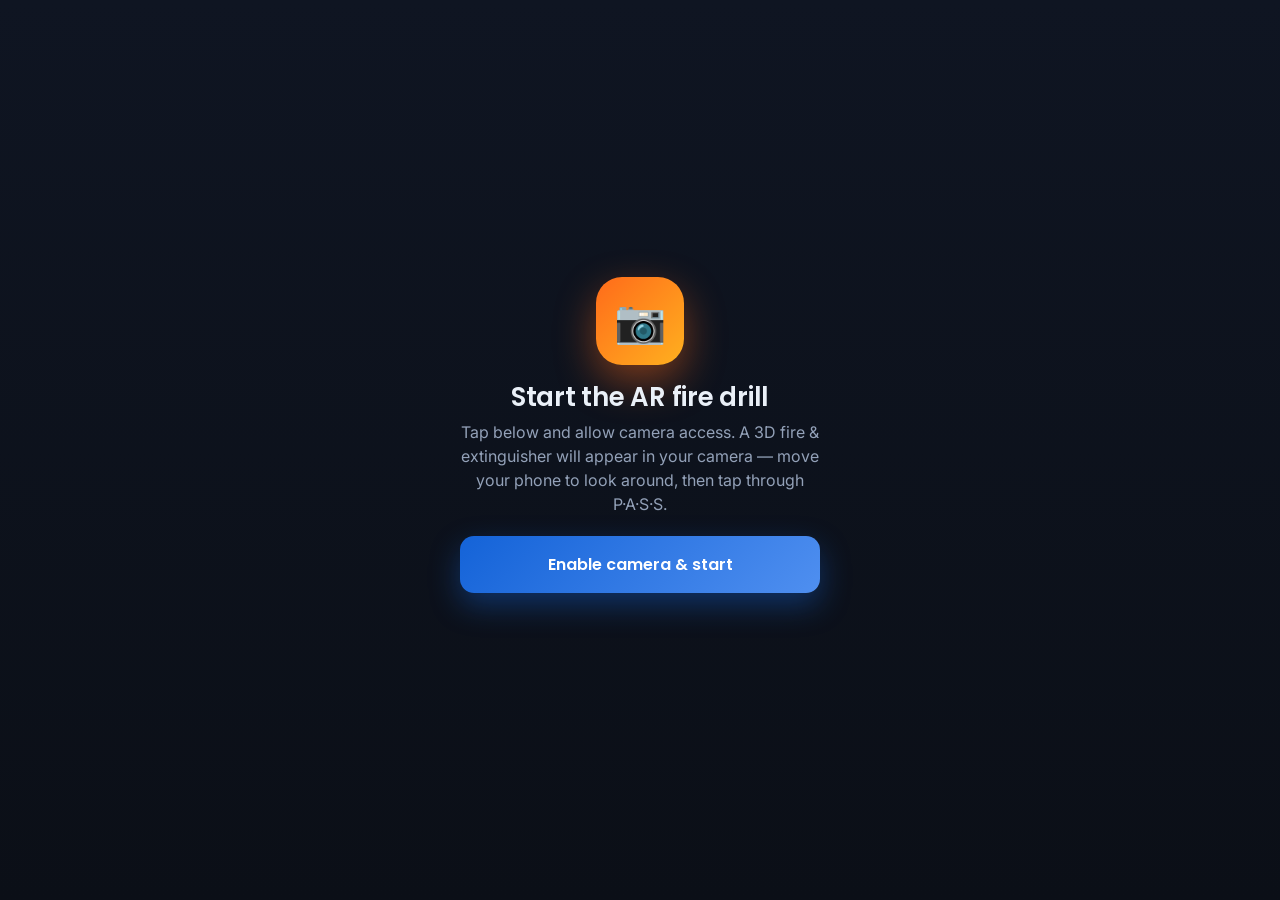
==== commit d5f95b71: "Fix title typo in ar.html" ====
--- a/demo/webapp/ar.html
+++ b/demo/webapp/ar.html
@@ -4,7 +4,7 @@
 <meta charset="utf-8" />
 <meta name="viewport" content="width=device-width, initial-scale=1, viewport-fit=cover, maximum-scale=1, user-scalable=no" />
 <meta name="theme-color" content="#000000" />
-<title>KhadanAsAR — AR Fire Drill</title>
+<title>KhaanAsAR — AR Fire Drill</title>
 <link href="https://fonts.googleapis.com/css2?family=Inter:wght@400;500;600&family=Poppins:wght@600;700&display=swap" rel="stylesheet" />
 <link rel="stylesheet" href="assets/app.css" />
 <!-- A-Frame only (no AR.js): we composite 3D over a live getUserMedia camera feed.
@@ -48,8 +48,9 @@
   .step.active b{background:var(--amber);color:#1b1206}.step.active span{color:#fff}
   .step.done b{background:var(--green);color:#062a17}.step.done span{color:#8ff0bd}
   .prompt{background:rgba(15,21,34,.92);backdrop-filter:blur(12px);border:1px solid var(--border);border-radius:18px;padding:16px}
-  .q{font-weight:600;font-size:16px;line-height:1.35;margin-bottom:14px}
-  .choices{display:flex;flex-direction:column;gap:10px}
+  .q{font-weight:600;font-size:16px;line-height:1.35;margin-bottom:8px}
+  .hint{display:inline-flex;align-items:center;gap:8px;font-size:14px;font-weight:600;color:#ffd98a;
+    background:rgba(255,176,31,.14);border:1px solid rgba(255,176,31,.4);border-radius:12px;padding:9px 13px}
   .choice{display:flex;align-items:center;gap:12px;padding:14px 16px;border-radius:14px;background:var(--surface-2);
     border:1px solid var(--border);color:#fff;font-size:15px;font-weight:600;text-align:left;cursor:pointer;transition:.15s}
   .choice:active{transform:scale(.985)}
@@ -86,6 +87,7 @@
 
 <a-scene id="scene" embedded vr-mode-ui="enabled: false" device-orientation-permission-ui="enabled: false"
   loading-screen="enabled: false"
+  cursor="rayOrigin: mouse" raycaster="objects: .clickable; far: 100"
   renderer="alpha: true; antialias: true; colorManagement: true; physicallyCorrectLights: true">
 
   <a-entity light="type: ambient; intensity: 1.0"></a-entity>
@@ -94,7 +96,7 @@
   <!-- The hazard, always visible ~3m in front of the camera -->
   <a-entity id="hazard" position="0 -0.15 -3.1" scale="0.82 0.82 0.82">
     <a-entity fire id="fire" position="0.75 0 0.15"></a-entity>
-    <a-entity extinguisher position="-0.2 0 0"></a-entity>
+    <a-entity extinguisher id="ext" position="-0.2 0 0"></a-entity>
     <a-entity exit-arrow position="0.95 1.55 0" scale="1.15 1.15 1.15"></a-entity>
     <a-text value="FIRE HAZARD" align="center" position="-0.1 2.35 0" width="3.4" color="#ff8a3d"></a-text>
   </a-entity>
@@ -123,8 +125,8 @@
         <div class="step" data-k="S2"><b>S</b><span>Sweep</span></div>
       </div>
       <div class="prompt">
-        <div class="q" id="q">Fire spotted. Grab the extinguisher — what’s the first step?</div>
-        <div class="choices" id="choices"></div>
+        <div class="q" id="q">Touch the glowing part of the extinguisher.</div>
+        <div class="hint" id="hint">👆 Tap the yellow safety pin</div>
       </div>
     </div>
   </div>
@@ -156,53 +158,84 @@
 
 <script>
 const STEPS = [
-  { k:'P', q:'🔥 Fire spotted at the panel. First P.A.S.S. step?',
-    say:'आग लगी है। पहला कदम — पिन खींचो।',
-    choices:[{t:'Pull the safety pin',ok:true},{t:'Run for water',ok:false},{t:'Squeeze the handle now',ok:false}]},
-  { k:'A', q:'Pin pulled. Where do you aim the nozzle?',
-    say:'नोज़ल को आग की जड़ पर सीधा करो।',
-    choices:[{t:'Aim at the base of the fire',ok:true},{t:'Aim at the top flames',ok:false},{t:'Aim at the smoke',ok:false}]},
-  { k:'S', q:'Nozzle aimed low. Now?', say:'हैंडल को दबाओ।',
-    choices:[{t:'Squeeze the handle',ok:true},{t:'Shake the cylinder',ok:false}]},
-  { k:'S2', q:'Agent discharging. Final step?', say:'नोज़ल को अगल-बगल घुमाओ — स्वीप करो।',
-    choices:[{t:'Sweep side to side across the base',ok:true},{t:'Hold steady on one spot',ok:false}]}
+  { k:'P',  part:'pin',    instr:'Pull the safety pin',            hint:'👆 Tap the yellow safety pin',
+    say:'पहला कदम — पिन खींचो।' },
+  { k:'A',  part:'nozzle', instr:'Aim the nozzle at the base',     hint:'👆 Tap the nozzle to aim it low',
+    say:'नोज़ल को आग की जड़ पर ताको।' },
+  { k:'S',  part:'handle', instr:'Squeeze the handle',             hint:'👆 Tap the top handle',
+    say:'हैंडल को दबाओ।' },
+  { k:'S2', part:'fire',   instr:'Sweep across the base of fire',  hint:'👆 Tap the fire to sweep',
+    say:'नोज़ल को अगल-बगल घुमाओ — स्वीप करो।' }
 ];
-let idx=0, wrongs=0, tStart=Date.now();
+let idx=0, wrongs=0, tStart=Date.now(), locked=true;
 const $=s=>document.querySelector(s);
 const stepsEl=document.querySelectorAll('.step');
+const extC=()=>{const e=$('#ext');return e&&e.components&&e.components.extinguisher;};
+const fireC=()=>{const f=$('#fire');return f&&f.components&&f.components.fire;};
 
 function speak(t){try{const u=new SpeechSynthesisUtterance(t);
   const hi=speechSynthesis.getVoices().find(v=>/hi[-_]?IN|Hindi/i.test(v.lang+v.name));
   if(hi)u.voice=hi;u.lang=hi?hi.lang:'hi-IN';u.rate=.98;speechSynthesis.cancel();speechSynthesis.speak(u);}catch(e){}}
 
+let pulseEl=null;
+function clearPulse(){ if(pulseEl){pulseEl.removeAttribute('animation__hl');pulseEl.setAttribute('scale','1 1 1');pulseEl=null;} }
+function highlight(part){
+  clearPulse();
+  const ext=extC(); if(!ext)return;
+  const map={pin:ext.pin, handle:ext.handle, nozzle:ext.nozzle, fire:$('#fire')};
+  const t=map[part]; if(!t)return;
+  t.setAttribute('animation__hl',
+    'property: scale; dir: alternate; loop: true; dur: 520; to: 1.18 1.18 1.18; easing: easeInOutSine');
+  pulseEl=t;
+}
+
 function render(){
+  const step=STEPS[idx];
   stepsEl.forEach((s,i)=>{s.classList.toggle('active',i===idx);s.classList.toggle('done',i<idx);});
-  const step=STEPS[idx]; $('#q').textContent=step.q;
-  const box=$('#choices'); box.innerHTML='';
-  step.choices.map(c=>c).sort(()=>Math.random()-.5).forEach(c=>{
-    const b=document.createElement('button'); b.className='choice';
-    b.innerHTML=`<span class="k">${step.k.replace('2','')}</span>${c.t}`;
-    b.onclick=()=>pick(b,c); box.appendChild(b);
-  });
+  $('#q').textContent=step.instr;
+  $('#hint').textContent=step.hint;
+  highlight(step.part);
   speak(step.say);
+  locked=false;
 }
 function flash(t){const f=$('#flash');f.className='flash go '+t;setTimeout(()=>f.className='flash',500);}
-function pick(btn,c){
-  if(c.ok){btn.classList.add('correct');flash('ok');if(navigator.vibrate)navigator.vibrate(30);
-    idx++; if(idx>=STEPS.length)setTimeout(finish,450); else setTimeout(render,520);}
-  else{btn.classList.add('wrong');flash('no');wrongs++;if(navigator.vibrate)navigator.vibrate([40,60,40]);
-    speak('रुको — यह सही नहीं है। दोबारा सोचो।'); setTimeout(()=>btn.classList.remove('wrong'),700);}
+
+function onTap(part){
+  if(locked||idx>=STEPS.length)return;
+  const step=STEPS[idx];
+  if(part!==step.part){                       // touched the wrong part
+    wrongs++; flash('no'); if(navigator.vibrate)navigator.vibrate([30,50,30]);
+    speak('वहाँ नहीं — चमकते हिस्से को छुओ।'); return;
+  }
+  locked=true; clearPulse();
+  flash('ok'); if(navigator.vibrate)navigator.vibrate(30);
+  const ext=extC(), fc=fireC();
+  if(step.part==='pin'){ if(ext)ext.pullPin(); }
+  else if(step.part==='nozzle'){ if(ext)ext.aimNozzle(); }
+  else if(step.part==='handle'){ if(ext)ext.squeeze(); if(fc)fc.shrink(0.6); }
+  else if(step.part==='fire'){ if(ext)ext.sweep(); if(fc)fc.shrink(0.25); }
+  idx++;
+  stepsEl.forEach((s,i)=>{s.classList.toggle('active',i===idx);s.classList.toggle('done',i<idx);});
+  if(idx>=STEPS.length) setTimeout(finish,1300);
+  else setTimeout(render,950);
 }
 function finish(){
-  const el=$('#fire'); if(el&&el.components&&el.components.fire)el.components.fire.extinguish();
+  const fc=fireC(); if(fc)fc.extinguish();
+  const ext=extC(); if(ext)ext.stopSpray();
+  clearPulse();
   const secs=Math.max(6,Math.round((Date.now()-tStart)/1000));
-  $('#doneMsg').textContent=`Completed in ${secs}s with ${wrongs} wrong attempt${wrongs===1?'':'s'}. `+
+  $('#doneMsg').textContent=`Completed in ${secs}s with ${wrongs} wrong touch${wrongs===1?'':'es'}. `+
     `We log the order, timing and hesitation — not just the final answer.`;
   $('#done').classList.add('show'); speak('शाबाश! आग सही तरीके से बुझा दी।');
 }
-function restart(){idx=0;wrongs=0;tStart=Date.now();
-  const el=$('#fire'); if(el){el.setAttribute('visible',true);el.innerHTML='';el.removeAttribute('fire');el.setAttribute('fire','');}
-  $('#done').classList.remove('show'); render();}
+function restart(){
+  idx=0;wrongs=0;tStart=Date.now();
+  const f=$('#fire');
+  if(f){f.setAttribute('visible',true);f.innerHTML='';f.removeAttribute('fire');f.setAttribute('fire','');}
+  const ext=extC(); if(ext)ext.reset();
+  $('#done').classList.remove('show');
+  setTimeout(render,60);   // let the fire component re-init before highlighting
+}
 
 // ---- Camera ----
 async function getStream(){
@@ -249,7 +282,14 @@
   }
 }
 window.addEventListener('load',()=>{ speechSynthesis.getVoices();
-  $('#startBtn').addEventListener('click', startCamera); });
+  $('#startBtn').addEventListener('click', startCamera);
+  // A-Frame's mouse cursor turns a tap into a 'click' on the touched 3D part;
+  // the event bubbles to the scene, where we read which part was hit.
+  $('#scene').addEventListener('click', e=>{
+    const p = e.target && e.target.getAttribute && e.target.getAttribute('data-part');
+    if(p) onTap(p);
+  });
+});
 </script>
 
 </body>
--- a/demo/webapp/assets/app.css
+++ b/demo/webapp/assets/app.css
@@ -1,4 +1,4 @@
-/* KhadanAsAR — shared design system for the demo web app.
+/* KhaanAsAR — shared design system for the demo web app.
    Mobile-first. Recorded on a real phone, so no fake device frame. */
 
 :root {
@@ -10,12 +10,16 @@
   --text: #eaf0f8;
   --muted: #93a1b8;
 
-  --orange: #ff6b1a;   /* safety / brand */
+  --brand: #1463d8;    /* primary brand */
+  --brand-2: #8aabff;  /* major accent */
+  --brand-mid: #4f8ff0;/* button gradient end (kept legible with white text) */
+
+  --orange: #ff6b1a;   /* fire / hazard semantics only */
   --orange-2: #ff8a3d;
   --amber: #ffb01f;
   --green: #24c076;    /* pass / verified */
   --red: #ff4d4f;      /* hazard / fail */
-  --blue: #4c8dff;
+  --blue: #8aabff;
 
   --r-lg: 22px;
   --r-md: 14px;
@@ -51,7 +55,7 @@
   flex-direction: column;
   position: relative;
   background:
-    radial-gradient(1200px 480px at 50% -10%, rgba(255,107,26,.16), transparent 60%),
+    radial-gradient(1200px 480px at 50% -10%, rgba(20,99,216,.20), transparent 60%),
     linear-gradient(180deg, var(--bg-2), var(--bg));
 }
 
@@ -89,12 +93,12 @@
 .brand { display: flex; align-items: center; gap: 10px; }
 .brand .logo {
   width: 40px; height: 40px; border-radius: 12px;
-  background: linear-gradient(135deg, var(--orange), var(--amber));
+  background: linear-gradient(135deg, var(--brand), var(--brand-2));
   display: grid; place-items: center; font-size: 22px;
-  box-shadow: 0 8px 24px rgba(255,107,26,.4);
+  box-shadow: 0 8px 24px rgba(20,99,216,.45);
 }
 .brand .name { font-family: var(--font-head); font-weight: 700; font-size: 18px; }
-.brand .name span { color: var(--orange-2); }
+.brand .name span { color: var(--brand-2); }
 
 /* Cards */
 .card {
@@ -111,9 +115,9 @@
   width: 100%; padding: 16px 18px;
   border: none; border-radius: var(--r-md);
   font-family: var(--font-head); font-weight: 600; font-size: 16px;
-  color: #1b1206; cursor: pointer; text-decoration: none;
-  background: linear-gradient(135deg, var(--orange), var(--orange-2));
-  box-shadow: 0 12px 30px rgba(255,107,26,.35);
+  color: #fff; cursor: pointer; text-decoration: none;
+  background: linear-gradient(135deg, var(--brand), var(--brand-mid));
+  box-shadow: 0 12px 30px rgba(20,99,216,.4);
 }
 .btn.secondary {
   background: var(--surface-2); color: var(--text);
